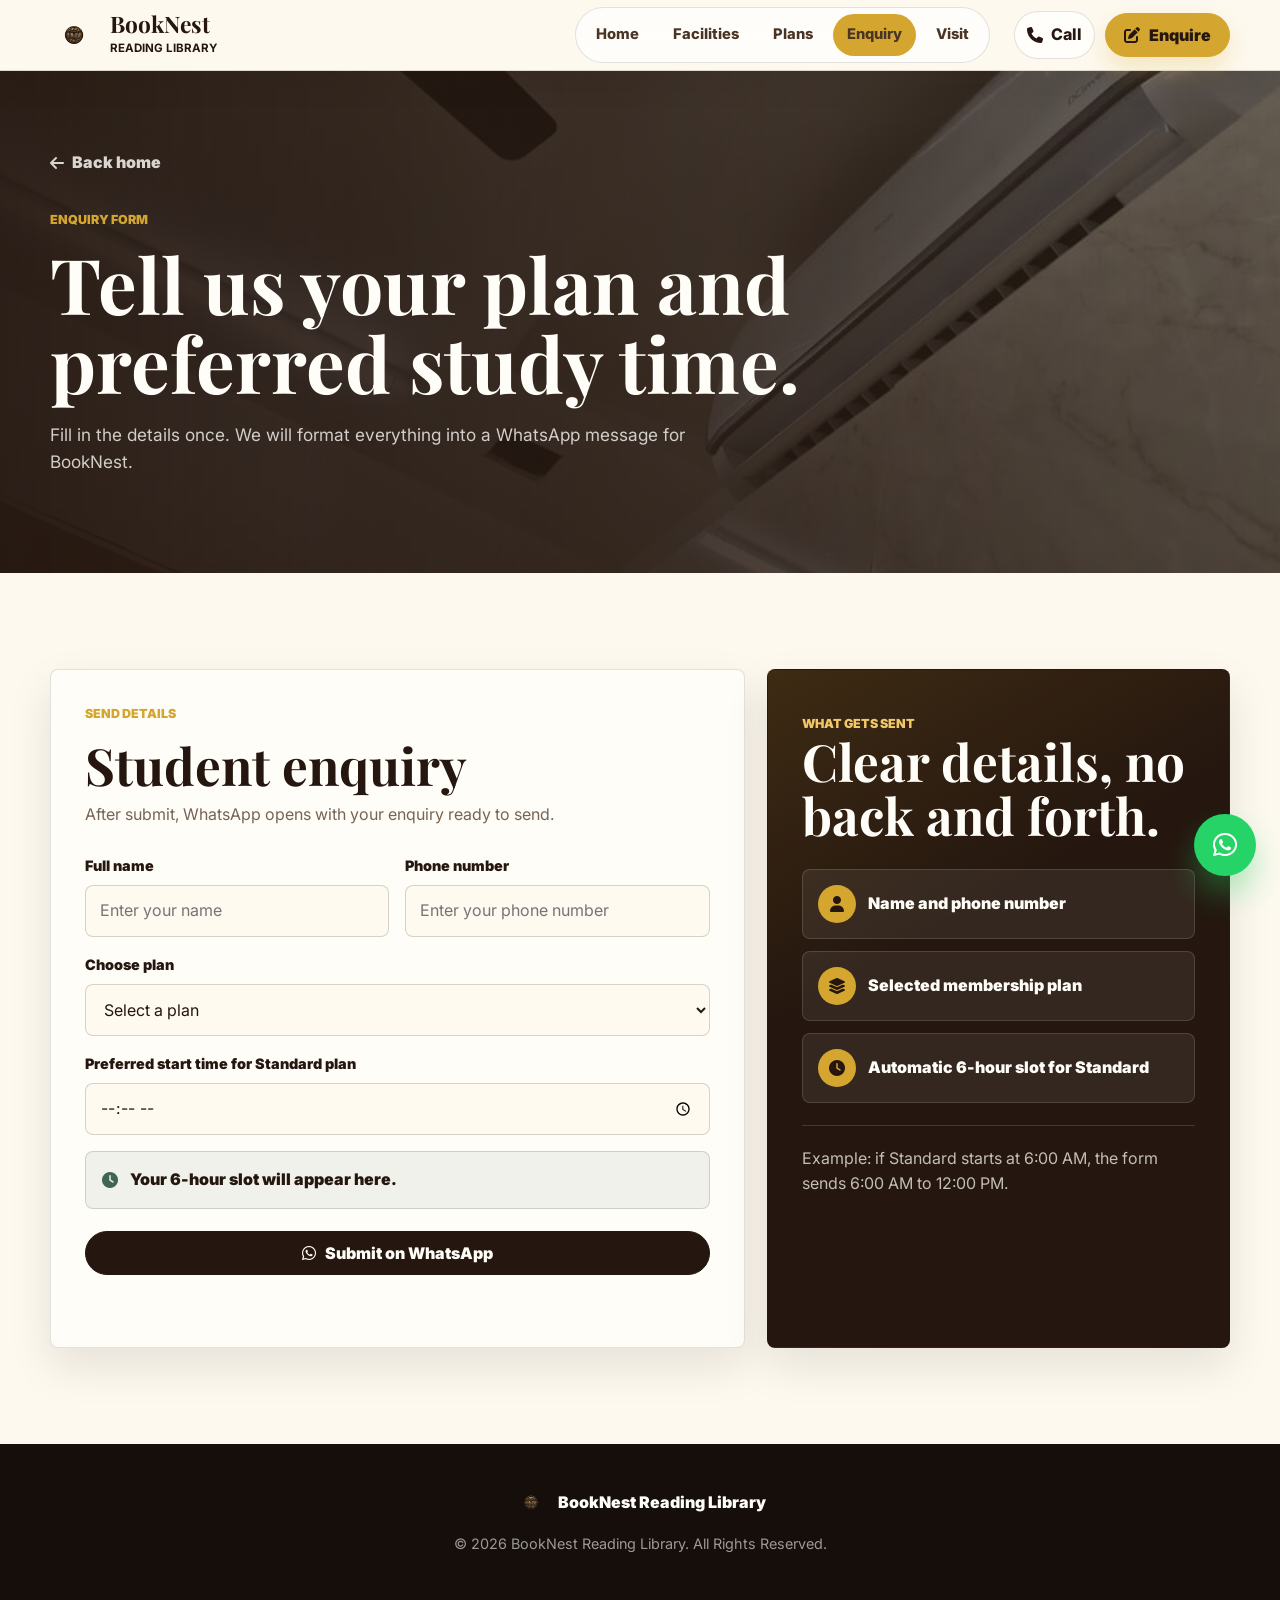
==== enquiry.html @ 744585c5 "y" ====
<!DOCTYPE html>
<html lang="en">

<head>
    <meta charset="UTF-8">
    <meta name="viewport" content="width=device-width, initial-scale=1.0">
    <meta name="description" content="Send an enquiry to BookNest Reading Library with your name, phone number, preferred plan, and Standard plan time slot.">
    <title>Enquiry | BookNest Reading Library</title>
    <link rel="icon" type="image/png" href="./logo/WhatsApp_Image_2026-04-27_at_8.40.02_PM-removebg-preview.png">
    <link rel="preconnect" href="https://fonts.googleapis.com">
    <link rel="preconnect" href="https://fonts.gstatic.com" crossorigin>
    <link href="https://fonts.googleapis.com/css2?family=Inter:wght@400;500;600;700;800&family=Playfair+Display:wght@600;700&display=swap" rel="stylesheet">
    <link rel="stylesheet" href="https://cdnjs.cloudflare.com/ajax/libs/font-awesome/6.5.2/css/all.min.css">
    <link rel="stylesheet" href="style.css">
</head>

<body>
    <header class="site-header solid" data-header>
        <div class="nav-shell">
            <a class="brand" href="index.html" aria-label="BookNest home">
                <img src="./logo/WhatsApp_Image_2026-04-27_at_8.40.02_PM-removebg-preview.png" alt="BookNest logo">
                <span>
                    <strong>BookNest</strong>
                    <small>Reading Library</small>
                </span>
            </a>

            <nav class="primary-nav" aria-label="Primary navigation">
                <a href="index.html">Home</a>
                <a href="facilities.html">Facilities</a>
                <a href="plans.html">Plans</a>
                <a href="enquiry.html" aria-current="page">Enquiry</a>
                <a href="index.html#visit">Visit</a>
            </nav>

            <div class="nav-actions">
                <a class="icon-link" href="tel:+916352486412" aria-label="Call BookNest">
                    <i class="fa-solid fa-phone"></i>
                    <span>Call</span>
                </a>
                <a class="btn btn-gold" href="#enquiry-form">
                    <i class="fa-solid fa-pen-to-square"></i>
                    Enquire
                </a>
            </div>

            <button class="nav-toggle" type="button" aria-label="Open menu" aria-expanded="false" aria-controls="mobile-menu" data-nav-toggle>
                <i class="fa-solid fa-bars"></i>
            </button>
        </div>

        <div class="mobile-menu" id="mobile-menu" data-mobile-menu>
            <a href="index.html">Home</a>
            <a href="facilities.html">Facilities</a>
            <a href="plans.html">Plans</a>
            <a href="enquiry.html">Enquiry</a>
            <a href="index.html#visit">Visit</a>
            <a href="tel:+916352486412">Call +91 6352486412</a>
        </div>
    </header>

    <main class="page-main">
        <section class="page-hero compact-hero enquiry-hero">
            <div class="page-hero-bg" style="background-image: url('./photos of library/WhatsApp Image 2026-05-12 at 2.12.02 PM.jpeg');"></div>
            <div class="hero-overlay"></div>
            <div class="page-hero-content reveal">
                <a class="back-link" href="index.html">
                    <i class="fa-solid fa-arrow-left"></i>
                    Back home
                </a>
                <p class="eyebrow">Enquiry form</p>
                <h1>Tell us your plan and preferred study time.</h1>
                <p>Fill in the details once. We will format everything into a WhatsApp message for BookNest.</p>
            </div>
        </section>

        <section class="section section-light" id="enquiry-form">
            <div class="enquiry-shell">
                <form class="enquiry-card reveal" data-enquiry-form>
                    <div class="form-heading">
                        <p class="eyebrow">Send details</p>
                        <h2>Student enquiry</h2>
                        <p>After submit, WhatsApp opens with your enquiry ready to send.</p>
                    </div>

                    <div class="form-grid">
                        <label class="field">
                            <span>Full name</span>
                            <input type="text" name="name" placeholder="Enter your name" autocomplete="name" required>
                        </label>

                        <label class="field">
                            <span>Phone number</span>
                            <input type="tel" name="phone" placeholder="Enter your phone number" autocomplete="tel" inputmode="tel" pattern="[0-9+\-\s]{10,16}" required>
                        </label>

                        <label class="field field-full">
                            <span>Choose plan</span>
                            <select name="plan" data-plan-select required>
                                <option value="">Select a plan</option>
                                <option value="standard">Standard - 6 hours daily - Rs. 1,000/month</option>
                                <option value="executive">Executive - 24-hour access - Rs. 1,500/month</option>
                                <option value="premium">Premium - 24-hour access + locker - Rs. 2,000/month</option>
                            </select>
                        </label>

                        <label class="field field-full standard-slot" data-standard-slot hidden>
                            <span>Preferred start time for Standard plan</span>
                            <input type="time" name="startTime" data-start-time step="900">
                        </label>

                        <div class="slot-preview field-full" data-slot-preview hidden>
                            <i class="fa-solid fa-clock"></i>
                            <span>Your 6-hour slot will appear here.</span>
                        </div>
                    </div>

                    <button class="btn btn-dark enquiry-submit" type="submit">
                        <i class="fa-brands fa-whatsapp"></i>
                        Submit on WhatsApp
                    </button>

                    <p class="form-status" data-form-status aria-live="polite"></p>
                </form>

                <aside class="enquiry-aside reveal">
                    <p class="eyebrow">What gets sent</p>
                    <h2>Clear details, no back and forth.</h2>
                    <div class="mini-plan-list">
                        <div>
                            <i class="fa-solid fa-user"></i>
                            <span>Name and phone number</span>
                        </div>
                        <div>
                            <i class="fa-solid fa-layer-group"></i>
                            <span>Selected membership plan</span>
                        </div>
                        <div>
                            <i class="fa-solid fa-clock"></i>
                            <span>Automatic 6-hour slot for Standard</span>
                        </div>
                    </div>
                    <p class="aside-note">Example: if Standard starts at 6:00 AM, the form sends 6:00 AM to 12:00 PM.</p>
                </aside>
            </div>
        </section>
    </main>

    <div class="mobile-contact-bar" aria-label="Quick contact">
        <a href="tel:+916352486412">
            <i class="fa-solid fa-phone"></i>
            Call
        </a>
        <a href="https://api.whatsapp.com/send?phone=916352486412&text=Hi%2C%20I%20would%20like%20to%20know%20more%20about%20BookNest%20Reading%20Library." target="_blank" rel="noreferrer">
            <i class="fa-brands fa-whatsapp"></i>
            WhatsApp
        </a>
    </div>

    <a class="floating-whatsapp" href="https://api.whatsapp.com/send?phone=916352486412&text=Hi%2C%20I%20would%20like%20to%20know%20more%20about%20BookNest%20Reading%20Library." target="_blank" rel="noreferrer" aria-label="Message BookNest on WhatsApp">
        <i class="fa-brands fa-whatsapp"></i>
    </a>

    <footer class="site-footer">
        <a class="footer-brand" href="index.html">
            <img src="./logo/WhatsApp_Image_2026-04-27_at_8.40.02_PM-removebg-preview.png" alt="BookNest logo">
            <span>BookNest Reading Library</span>
        </a>
        <p>&copy; 2026 BookNest Reading Library. All Rights Reserved.</p>
    </footer>

    <script src="script.js"></script>
</body>

</html>
---- style.css ----
:root {
    --dark: #25170f;
    --dark-2: #352217;
    --coffee: #4a3525;
    --cream: #fdf9ef;
    --paper: #fffdf8;
    --muted: #766454;
    --gold: #d4a62f;
    --gold-dark: #aa8024;
    --sage: #3f6652;
    --line: rgba(37, 23, 15, 0.12);
    --shadow: 0 18px 50px rgba(37, 23, 15, 0.14);
    --radius: 8px;
    --max: 1180px;
}

* {
    box-sizing: border-box;
}

html {
    scroll-behavior: smooth;
}

body {
    margin: 0;
    font-family: "Inter", Arial, sans-serif;
    color: var(--dark);
    background: var(--cream);
    line-height: 1.6;
    overflow-x: hidden;
}

body.menu-open {
    overflow: hidden;
}

img {
    display: block;
    max-width: 100%;
    user-select: none;
}

a {
    color: inherit;
    text-decoration: none;
}

button,
input,
textarea,
select {
    font: inherit;
}

::selection {
    color: var(--dark);
    background: var(--gold);
}

::-webkit-scrollbar {
    width: 10px;
}

::-webkit-scrollbar-track {
    background: var(--cream);
}

::-webkit-scrollbar-thumb {
    background: var(--gold);
    border-radius: 999px;
}

.site-header {
    position: fixed;
    top: 0;
    left: 0;
    right: 0;
    z-index: 50;
    transition: background 220ms ease, box-shadow 220ms ease, border 220ms ease;
}

.site-header.is-scrolled,
.site-header.solid {
    background: rgba(253, 249, 239, 0.96);
    border-bottom: 1px solid var(--line);
    box-shadow: 0 12px 30px rgba(37, 23, 15, 0.08);
    backdrop-filter: blur(16px);
}

.nav-shell {
    width: min(var(--max), calc(100% - 32px));
    min-height: 82px;
    margin: 0 auto;
    display: flex;
    align-items: center;
    gap: 24px;
    transition: min-height 220ms ease;
}

.site-header.is-scrolled .nav-shell,
.site-header.solid .nav-shell {
    min-height: 70px;
}

.brand {
    display: inline-flex;
    align-items: center;
    gap: 12px;
    min-width: max-content;
}

.brand img {
    width: 58px;
    height: 58px;
    object-fit: contain;
    transition: width 220ms ease, height 220ms ease;
}

.site-header.is-scrolled .brand img,
.site-header.solid .brand img {
    width: 48px;
    height: 48px;
}

.brand strong {
    display: block;
    font-family: "Playfair Display", Georgia, serif;
    font-size: 1.42rem;
    line-height: 1;
    color: var(--paper);
}

.brand small {
    display: block;
    margin-top: 3px;
    font-size: 0.72rem;
    font-weight: 700;
    color: rgba(255, 253, 248, 0.76);
    text-transform: uppercase;
}

.site-header.is-scrolled .brand strong,
.site-header.solid .brand strong,
.site-header.is-scrolled .brand small,
.site-header.solid .brand small {
    color: var(--dark);
}

.primary-nav {
    margin-left: auto;
    display: flex;
    align-items: center;
    gap: 6px;
    padding: 6px;
    border: 1px solid rgba(255, 253, 248, 0.22);
    border-radius: 999px;
    background: rgba(37, 23, 15, 0.2);
    backdrop-filter: blur(12px);
}

.site-header.is-scrolled .primary-nav,
.site-header.solid .primary-nav {
    background: rgba(255, 255, 255, 0.72);
    border-color: var(--line);
}

.primary-nav a {
    padding: 9px 14px;
    border-radius: 999px;
    color: rgba(255, 253, 248, 0.86);
    font-size: 0.92rem;
    font-weight: 800;
    transition: background 160ms ease, color 160ms ease;
}

.site-header.is-scrolled .primary-nav a,
.site-header.solid .primary-nav a {
    color: var(--coffee);
}

.primary-nav a:hover,
.primary-nav a[aria-current="page"] {
    color: var(--dark);
    background: var(--gold);
}

.nav-actions {
    display: flex;
    align-items: center;
    gap: 10px;
}

.icon-link {
    display: inline-flex;
    align-items: center;
    gap: 8px;
    color: var(--paper);
    font-weight: 800;
    padding: 10px 12px;
    border: 1px solid rgba(255, 253, 248, 0.26);
    border-radius: 999px;
    background: rgba(37, 23, 15, 0.2);
}

.site-header.is-scrolled .icon-link,
.site-header.solid .icon-link {
    color: var(--dark);
    border-color: var(--line);
    background: rgba(255, 255, 255, 0.72);
}

.nav-toggle {
    display: none;
    width: 44px;
    height: 44px;
    border: 1px solid rgba(255, 253, 248, 0.3);
    border-radius: 999px;
    background: rgba(37, 23, 15, 0.22);
    color: var(--paper);
    cursor: pointer;
}

.site-header.is-scrolled .nav-toggle,
.site-header.solid .nav-toggle {
    color: var(--dark);
    background: rgba(255, 255, 255, 0.78);
    border-color: var(--line);
}

.mobile-menu {
    display: none;
}

.btn {
    display: inline-flex;
    align-items: center;
    justify-content: center;
    gap: 9px;
    min-height: 44px;
    padding: 12px 18px;
    border: 1px solid transparent;
    border-radius: 999px;
    font-weight: 900;
    line-height: 1;
    cursor: pointer;
    transition: transform 180ms ease, background 180ms ease, color 180ms ease, border-color 180ms ease;
}

.btn:hover {
    transform: translateY(-2px);
}

.btn-gold {
    color: var(--dark);
    background: var(--gold);
    border-color: var(--gold);
    box-shadow: 0 12px 24px rgba(212, 166, 47, 0.24);
}

.btn-gold:hover {
    background: #e2b847;
}

.btn-light {
    color: var(--dark);
    background: var(--paper);
    border-color: rgba(255, 253, 248, 0.8);
}

.btn-outline {
    color: var(--dark);
    background: transparent;
    border-color: rgba(37, 23, 15, 0.32);
}

.btn-outline:hover {
    color: var(--paper);
    background: var(--dark);
    border-color: var(--dark);
}

.btn-dark {
    color: var(--paper);
    background: var(--dark);
    border-color: var(--dark);
}

.btn-dark:hover {
    color: var(--dark);
    background: var(--gold);
    border-color: var(--gold);
}

.hero {
    position: relative;
    min-height: 88svh;
    display: grid;
    align-items: center;
    overflow: hidden;
    color: var(--paper);
}

.home-hero {
    padding: 136px 20px 86px;
}

.hero-bg,
.page-hero-bg {
    position: absolute;
    inset: 0;
    background-size: cover;
    background-position: center;
    transform: scale(1.03);
}

.hero-overlay {
    position: absolute;
    inset: 0;
    background:
        linear-gradient(90deg, rgba(37, 23, 15, 0.94) 0%, rgba(37, 23, 15, 0.72) 46%, rgba(37, 23, 15, 0.42) 100%),
        linear-gradient(0deg, rgba(37, 23, 15, 0.45), rgba(37, 23, 15, 0.12));
}

.hero-content {
    position: relative;
    z-index: 1;
    width: min(var(--max), 100%);
    margin: 0 auto;
    max-width: 760px;
    justify-self: center;
}

.hero-content h1,
.page-hero-content h1,
.section-copy h2,
.section-heading h2,
.visit-copy h2 {
    margin: 0;
    font-family: "Playfair Display", Georgia, serif;
    font-weight: 700;
    line-height: 1.04;
    letter-spacing: 0;
}

.hero-content h1 {
    max-width: 760px;
    font-size: clamp(3.1rem, 8vw, 7.1rem);
}

.hero-copy {
    max-width: 680px;
    margin: 24px 0 0;
    color: rgba(255, 253, 248, 0.84);
    font-size: clamp(1.03rem, 2vw, 1.28rem);
}

.eyebrow {
    margin: 0 0 14px;
    color: var(--gold);
    font-size: 0.78rem;
    font-weight: 900;
    text-transform: uppercase;
}

.hero-actions {
    display: flex;
    flex-wrap: wrap;
    gap: 12px;
    margin-top: 30px;
}

.hero-meta {
    display: flex;
    flex-wrap: wrap;
    gap: 10px;
    margin-top: 28px;
}

.hero-meta span {
    display: inline-flex;
    align-items: center;
    gap: 8px;
    padding: 9px 12px;
    border: 1px solid rgba(255, 253, 248, 0.2);
    border-radius: 999px;
    background: rgba(255, 253, 248, 0.08);
    color: rgba(255, 253, 248, 0.86);
    font-weight: 800;
}

.quick-strip {
    width: min(var(--max), calc(100% - 32px));
    margin: -42px auto 0;
    position: relative;
    z-index: 3;
    display: grid;
    grid-template-columns: repeat(4, 1fr);
    overflow: hidden;
    border: 1px solid rgba(255, 253, 248, 0.42);
    border-radius: var(--radius);
    background: var(--paper);
    box-shadow: var(--shadow);
}

.quick-strip div,
.quick-strip a {
    display: flex;
    min-height: 86px;
    flex-direction: column;
    justify-content: center;
    padding: 18px 20px;
    border-right: 1px solid var(--line);
}

.quick-strip strong {
    font-size: 1.02rem;
}

.quick-strip span {
    margin-top: 4px;
    color: var(--muted);
    font-size: 0.9rem;
}

.quick-strip a {
    align-items: center;
    gap: 8px;
    color: var(--paper);
    background: var(--sage);
    font-weight: 900;
    border-right: 0;
}

.section {
    padding: 96px 20px;
}

.section-light {
    background: var(--cream);
}

.section-muted {
    background: #f4eddf;
}

.section-dark {
    color: var(--paper);
    background:
        linear-gradient(135deg, rgba(63, 102, 82, 0.22), rgba(63, 102, 82, 0) 36%),
        var(--dark);
}

.section-grid {
    width: min(var(--max), 100%);
    margin: 0 auto;
    display: grid;
    grid-template-columns: 0.92fr 1.08fr;
    gap: clamp(32px, 6vw, 82px);
}

.align-center {
    align-items: center;
}

.section-copy h2,
.section-heading h2,
.visit-copy h2 {
    font-size: clamp(2.35rem, 5vw, 4.4rem);
}

.section-copy p,
.section-heading p,
.visit-copy p {
    color: var(--muted);
    font-size: 1.05rem;
}

.section-dark .section-copy p,
.section-dark .section-heading p,
.section-dark .visit-copy p {
    color: rgba(255, 253, 248, 0.74);
}

.feature-list {
    display: grid;
    gap: 10px;
    margin-top: 28px;
}

.feature-list span {
    display: flex;
    align-items: center;
    gap: 12px;
    padding: 14px 16px;
    border: 1px solid var(--line);
    border-radius: var(--radius);
    background: rgba(255, 253, 248, 0.72);
    font-weight: 800;
}

.feature-list i {
    color: var(--sage);
}

.image-card {
    position: relative;
    min-height: 480px;
    overflow: hidden;
    border-radius: var(--radius);
    box-shadow: var(--shadow);
}

.image-card img {
    width: 100%;
    height: 100%;
    min-height: 480px;
    object-fit: cover;
}

.image-note {
    position: absolute;
    left: 18px;
    right: 18px;
    bottom: 18px;
    padding: 18px;
    border-radius: var(--radius);
    color: var(--paper);
    background: rgba(37, 23, 15, 0.82);
    backdrop-filter: blur(12px);
}

.image-note strong,
.image-note span {
    display: block;
}

.image-note span {
    margin-top: 4px;
    color: rgba(255, 253, 248, 0.72);
}

.section-heading {
    width: min(760px, 100%);
    margin: 0 auto 42px;
    text-align: center;
}

.section-dark .eyebrow {
    color: #f1c868;
}

.carousel {
    position: relative;
    width: min(980px, calc(100% - 32px));
    margin: 0 auto;
    overflow: hidden;
    border: 1px solid rgba(255, 253, 248, 0.16);
    border-radius: var(--radius);
    box-shadow: 0 30px 80px rgba(0, 0, 0, 0.24);
}

.carousel-track {
    display: flex;
    transition: transform 520ms ease;
}

.carousel-slide {
    min-width: 100%;
    margin: 0;
    position: relative;
    aspect-ratio: 16 / 9;
}

.carousel-slide img {
    width: 100%;
    height: 100%;
    object-fit: cover;
}

.carousel-slide figcaption {
    position: absolute;
    left: 18px;
    bottom: 18px;
    max-width: calc(100% - 36px);
    padding: 12px 14px;
    border-radius: var(--radius);
    background: rgba(37, 23, 15, 0.78);
    color: var(--paper);
    font-weight: 800;
}

.carousel-btn {
    position: absolute;
    top: 50%;
    width: 44px;
    height: 44px;
    border: 1px solid rgba(255, 253, 248, 0.26);
    border-radius: 999px;
    color: var(--paper);
    background: rgba(37, 23, 15, 0.72);
    transform: translateY(-50%);
    cursor: pointer;
}

.carousel-prev {
    left: 16px;
}

.carousel-next {
    right: 16px;
}

.carousel-dots {
    position: absolute;
    left: 50%;
    bottom: 18px;
    display: flex;
    gap: 8px;
    transform: translateX(-50%);
}

.carousel-dots button {
    width: 9px;
    height: 9px;
    padding: 0;
    border: 0;
    border-radius: 999px;
    background: rgba(255, 253, 248, 0.52);
    cursor: pointer;
    transition: width 180ms ease, background 180ms ease;
}

.carousel-dots button.is-active {
    width: 28px;
    background: var(--gold);
}

.plans-preview {
    width: min(var(--max), 100%);
    margin: 0 auto;
    display: grid;
    grid-template-columns: repeat(3, 1fr);
    gap: 18px;
    align-items: stretch;
}

.plan-card {
    position: relative;
    display: flex;
    flex-direction: column;
    gap: 18px;
    padding: 28px;
    border: 1px solid var(--line);
    border-radius: var(--radius);
    background: var(--paper);
    box-shadow: 0 14px 40px rgba(37, 23, 15, 0.08);
}

.plan-featured {
    color: var(--paper);
    background: var(--dark);
    border-color: rgba(212, 166, 47, 0.38);
    box-shadow: 0 26px 60px rgba(37, 23, 15, 0.22);
}

.popular-tag {
    align-self: flex-start;
    padding: 7px 10px;
    border-radius: 999px;
    color: var(--dark);
    background: var(--gold);
    font-size: 0.72rem;
    font-weight: 900;
    text-transform: uppercase;
}

.plan-top h2,
.plan-top h3 {
    margin: 0;
    font-family: "Playfair Display", Georgia, serif;
    font-size: 1.72rem;
    line-height: 1.1;
}

.plan-top span {
    display: block;
    margin-top: 6px;
    color: var(--muted);
    font-weight: 800;
}

.plan-featured .plan-top span,
.plan-featured p,
.plan-featured .check-list li {
    color: rgba(255, 253, 248, 0.74);
}

.price {
    margin: 0;
    color: var(--dark);
    font-size: clamp(2rem, 4vw, 3.1rem);
    font-weight: 900;
    line-height: 1;
}

.plan-featured .price {
    color: var(--paper);
}

.price small {
    color: var(--muted);
    font-size: 0.95rem;
    font-weight: 800;
}

.plan-featured .price small {
    color: rgba(255, 253, 248, 0.62);
}

.plan-card p:not(.price) {
    margin: 0;
    color: var(--muted);
}

.plan-card .btn {
    margin-top: auto;
}

.facility-grid {
    width: min(var(--max), 100%);
    margin: 0 auto;
    display: grid;
    grid-template-columns: repeat(4, 1fr);
    gap: 16px;
}

.facility-grid.large {
    grid-template-columns: repeat(3, 1fr);
}

.facility-card {
    min-height: 220px;
    padding: 24px;
    border: 1px solid var(--line);
    border-radius: var(--radius);
    background: var(--paper);
    box-shadow: 0 12px 34px rgba(37, 23, 15, 0.07);
}

.facility-card i {
    width: 46px;
    height: 46px;
    display: inline-grid;
    place-items: center;
    margin-bottom: 18px;
    border-radius: 999px;
    color: var(--dark);
    background: var(--gold);
    font-size: 1.2rem;
}

.facility-card h3 {
    margin: 0 0 8px;
    font-size: 1.14rem;
    line-height: 1.2;
}

.facility-card p {
    margin: 0;
    color: var(--muted);
}

.center-action {
    width: min(var(--max), 100%);
    margin: 34px auto 0;
    text-align: center;
}

.visit-section {
    padding-bottom: 110px;
}

.visit-copy .contact-stack {
    display: grid;
    gap: 14px;
    margin-top: 28px;
}

.contact-stack div {
    display: flex;
    gap: 14px;
    padding: 18px;
    border: 1px solid rgba(255, 253, 248, 0.14);
    border-radius: var(--radius);
    background: rgba(255, 253, 248, 0.07);
}

.contact-stack i {
    color: var(--gold);
    font-size: 1.2rem;
    margin-top: 4px;
}

.contact-stack p {
    margin: 0;
}

.contact-stack strong,
.contact-stack a {
    display: block;
    color: var(--paper);
}

.exterior-grid {
    display: grid;
    grid-template-columns: 1.2fr 0.8fr;
    grid-template-rows: repeat(2, 220px);
    gap: 12px;
}

.exterior-grid img {
    width: 100%;
    height: 100%;
    object-fit: cover;
    border-radius: var(--radius);
}

.exterior-grid img:first-child {
    grid-row: span 2;
}

.site-footer {
    padding: 42px 20px 98px;
    color: rgba(255, 253, 248, 0.58);
    text-align: center;
    background: #150e0a;
}

.footer-brand {
    display: inline-flex;
    align-items: center;
    gap: 10px;
    margin-bottom: 12px;
    color: var(--paper);
    font-weight: 900;
}

.footer-brand img {
    width: 34px;
    height: 34px;
    object-fit: contain;
}

.site-footer p {
    margin: 0;
    font-size: 0.9rem;
}

.mobile-contact-bar {
    position: fixed;
    left: 0;
    right: 0;
    bottom: 0;
    z-index: 60;
    display: none;
    grid-template-columns: 1fr 1fr;
    background: var(--dark);
    box-shadow: 0 -10px 28px rgba(0, 0, 0, 0.18);
}

.mobile-contact-bar a {
    display: flex;
    align-items: center;
    justify-content: center;
    gap: 8px;
    min-height: 62px;
    color: var(--paper);
    font-weight: 900;
}

.mobile-contact-bar a + a {
    color: var(--dark);
    background: var(--gold);
}

.floating-whatsapp {
    position: fixed;
    right: 24px;
    bottom: 24px;
    z-index: 45;
    display: grid;
    place-items: center;
    width: 62px;
    height: 62px;
    border-radius: 999px;
    color: white;
    background: #25d366;
    font-size: 1.72rem;
    box-shadow: 0 18px 30px rgba(37, 211, 102, 0.32);
    animation: float 4s ease-in-out infinite;
}

@keyframes float {
    0%, 100% {
        transform: translateY(0);
    }
    50% {
        transform: translateY(-9px);
    }
}

.page-main {
    padding-top: 70px;
}

.page-hero {
    position: relative;
    display: grid;
    align-items: center;
    overflow: hidden;
    color: var(--paper);
}

.compact-hero {
    min-height: 480px;
    padding: 80px 20px;
}

.page-hero-content {
    position: relative;
    z-index: 1;
    width: min(var(--max), 100%);
    margin: 0 auto;
}

.page-hero-content h1 {
    max-width: 760px;
    font-size: clamp(2.6rem, 6vw, 5.4rem);
}

.page-hero-content p:not(.eyebrow) {
    max-width: 650px;
    color: rgba(255, 253, 248, 0.78);
    font-size: 1.08rem;
}

.back-link {
    display: inline-flex;
    align-items: center;
    gap: 8px;
    margin-bottom: 34px;
    color: rgba(255, 253, 248, 0.82);
    font-weight: 900;
}

.photo-mosaic {
    display: grid;
    grid-template-columns: 1fr 1fr;
    grid-template-rows: 210px 210px;
    gap: 12px;
}

.photo-mosaic img {
    width: 100%;
    height: 100%;
    object-fit: cover;
    border-radius: var(--radius);
    box-shadow: 0 16px 36px rgba(37, 23, 15, 0.12);
}

.photo-mosaic img:first-child {
    grid-row: span 2;
}

.flow-grid,
.chooser-grid {
    width: min(var(--max), 100%);
    margin: 0 auto;
    display: grid;
    grid-template-columns: repeat(3, 1fr);
    gap: 18px;
}

.flow-step,
.chooser-card {
    padding: 26px;
    border-radius: var(--radius);
}

.flow-step {
    border: 1px solid rgba(255, 253, 248, 0.14);
    background: rgba(255, 253, 248, 0.07);
}

.flow-step span {
    color: var(--gold);
    font-weight: 900;
}

.flow-step h3,
.chooser-card strong {
    display: block;
    margin: 12px 0 8px;
    font-size: 1.18rem;
    line-height: 1.2;
}

.flow-step p {
    margin: 0;
    color: rgba(255, 253, 248, 0.72);
}

.chooser-card {
    border: 1px solid var(--line);
    background: var(--paper);
    box-shadow: 0 12px 34px rgba(37, 23, 15, 0.07);
}

.chooser-card i {
    width: 48px;
    height: 48px;
    display: grid;
    place-items: center;
    border-radius: 999px;
    color: var(--paper);
    background: var(--sage);
}

.chooser-card span {
    color: var(--muted);
}

.pricing-page {
    align-items: stretch;
}

.check-list {
    display: grid;
    gap: 12px;
    margin: 0;
    padding: 0;
    list-style: none;
}

.check-list li {
    display: flex;
    gap: 10px;
    color: var(--muted);
}

.check-list i {
    color: var(--sage);
    margin-top: 5px;
}

.plan-featured .check-list i {
    color: var(--gold);
}

.check-list .muted {
    opacity: 0.62;
}

.check-list .muted i {
    color: currentColor;
}

.table-wrap {
    width: min(var(--max), 100%);
    margin: 0 auto;
    overflow-x: auto;
    border: 1px solid var(--line);
    border-radius: var(--radius);
    background: var(--paper);
    box-shadow: 0 14px 36px rgba(37, 23, 15, 0.08);
}

.compare-table {
    width: 100%;
    min-width: 760px;
    border-collapse: collapse;
}

.compare-table th,
.compare-table td {
    padding: 18px;
    text-align: left;
    border-bottom: 1px solid var(--line);
}

.compare-table thead th {
    color: var(--paper);
    background: var(--dark);
}

.compare-table tbody th {
    font-weight: 900;
}

.compare-table tr:last-child th,
.compare-table tr:last-child td {
    border-bottom: 0;
}

.enquiry-hero .hero-overlay {
    background:
        linear-gradient(90deg, rgba(37, 23, 15, 0.94) 0%, rgba(37, 23, 15, 0.78) 48%, rgba(37, 23, 15, 0.44) 100%),
        linear-gradient(0deg, rgba(37, 23, 15, 0.42), rgba(37, 23, 15, 0.12));
}

.enquiry-shell {
    width: min(var(--max), 100%);
    margin: 0 auto;
    display: grid;
    grid-template-columns: minmax(0, 1.08fr) minmax(300px, 0.72fr);
    gap: 22px;
    align-items: stretch;
}

.enquiry-card,
.enquiry-aside {
    border: 1px solid var(--line);
    border-radius: var(--radius);
    box-shadow: 0 18px 44px rgba(37, 23, 15, 0.1);
}

.enquiry-card {
    padding: clamp(22px, 4vw, 34px);
    background: var(--paper);
}

.form-heading {
    margin-bottom: 26px;
}

.form-heading h2,
.enquiry-aside h2 {
    margin: 0;
    font-family: "Playfair Display", Georgia, serif;
    font-size: clamp(2rem, 4vw, 3.2rem);
    line-height: 1.06;
}

.form-heading p:not(.eyebrow),
.enquiry-aside p {
    margin: 10px 0 0;
    color: var(--muted);
}

.form-grid {
    display: grid;
    grid-template-columns: repeat(2, 1fr);
    gap: 16px;
}

.field {
    display: grid;
    gap: 8px;
}

.field-full {
    grid-column: 1 / -1;
}

.field span {
    font-size: 0.9rem;
    font-weight: 900;
}

.field input,
.field select {
    width: 100%;
    min-height: 52px;
    padding: 0 14px;
    border: 1px solid rgba(37, 23, 15, 0.18);
    border-radius: var(--radius);
    color: var(--dark);
    background: #fffaf0;
    outline: none;
    transition: border-color 160ms ease, box-shadow 160ms ease, background 160ms ease;
}

.field input:focus,
.field select:focus {
    border-color: var(--gold-dark);
    background: white;
    box-shadow: 0 0 0 4px rgba(212, 166, 47, 0.18);
}

.slot-preview {
    display: flex;
    align-items: center;
    gap: 12px;
    padding: 15px 16px;
    border: 1px solid rgba(63, 102, 82, 0.22);
    border-radius: var(--radius);
    color: var(--dark);
    background: rgba(63, 102, 82, 0.08);
    font-weight: 900;
}

.slot-preview i {
    color: var(--sage);
}

.enquiry-submit {
    width: 100%;
    margin-top: 22px;
}

.form-status {
    min-height: 24px;
    margin: 14px 0 0;
    color: var(--sage);
    font-weight: 800;
}

.enquiry-aside {
    padding: clamp(22px, 4vw, 34px);
    color: var(--paper);
    background:
        linear-gradient(150deg, rgba(212, 166, 47, 0.14), rgba(212, 166, 47, 0) 38%),
        var(--dark);
}

.enquiry-aside .eyebrow {
    color: #f1c868;
}

.enquiry-aside p {
    color: rgba(255, 253, 248, 0.72);
}

.mini-plan-list {
    display: grid;
    gap: 12px;
    margin-top: 26px;
}

.mini-plan-list div {
    display: flex;
    align-items: center;
    gap: 12px;
    padding: 15px;
    border: 1px solid rgba(255, 253, 248, 0.14);
    border-radius: var(--radius);
    background: rgba(255, 253, 248, 0.07);
    font-weight: 900;
}

.mini-plan-list i {
    width: 38px;
    height: 38px;
    display: grid;
    place-items: center;
    flex: 0 0 auto;
    border-radius: 999px;
    color: var(--dark);
    background: var(--gold);
}

.aside-note {
    margin-top: 22px !important;
    padding-top: 20px;
    border-top: 1px solid rgba(255, 253, 248, 0.14);
}

.reveal {
    opacity: 0;
    transform: translateY(18px);
    transition: opacity 580ms ease, transform 580ms ease;
}

.reveal.is-visible {
    opacity: 1;
    transform: translateY(0);
}

@media (prefers-reduced-motion: reduce) {
    *,
    *::before,
    *::after {
        scroll-behavior: auto !important;
        animation-duration: 0.01ms !important;
        animation-iteration-count: 1 !important;
        transition-duration: 0.01ms !important;
    }

    .reveal {
        opacity: 1;
        transform: none;
    }
}

@media (max-width: 1020px) {
    .primary-nav,
    .nav-actions {
        display: none;
    }

    .nav-toggle {
        display: grid;
        place-items: center;
        margin-left: auto;
    }

    .mobile-menu {
        position: fixed;
        top: 70px;
        left: 16px;
        right: 16px;
        display: none;
        padding: 10px;
        border: 1px solid var(--line);
        border-radius: var(--radius);
        background: var(--paper);
        box-shadow: var(--shadow);
    }

    .mobile-menu.is-open {
        display: grid;
    }

    .mobile-menu a {
        padding: 15px 14px;
        border-radius: var(--radius);
        color: var(--dark);
        font-weight: 900;
    }

    .mobile-menu a:hover {
        background: #f4eddf;
    }

    .quick-strip,
    .plans-preview,
    .facility-grid,
    .facility-grid.large,
    .flow-grid,
    .chooser-grid {
        grid-template-columns: repeat(2, 1fr);
    }

    .section-grid {
        grid-template-columns: 1fr;
    }

    .enquiry-shell {
        grid-template-columns: 1fr;
    }

    .reverse-mobile .photo-mosaic {
        order: 2;
    }
}

@media (max-width: 720px) {
    .nav-shell {
        width: min(100% - 24px, var(--max));
        min-height: 70px;
    }

    .brand img {
        width: 46px;
        height: 46px;
    }

    .brand strong {
        font-size: 1.22rem;
    }

    .brand small {
        font-size: 0.64rem;
    }

    .home-hero {
        min-height: 82svh;
        padding: 116px 16px 76px;
    }

    .hero-overlay {
        background:
            linear-gradient(90deg, rgba(37, 23, 15, 0.95), rgba(37, 23, 15, 0.75)),
            linear-gradient(0deg, rgba(37, 23, 15, 0.38), rgba(37, 23, 15, 0.1));
    }

    .hero-content h1 {
        font-size: clamp(2.6rem, 16vw, 4.2rem);
    }

    .hero-actions .btn {
        width: 100%;
    }

    .hero-meta span {
        width: 100%;
    }

    .quick-strip {
        width: calc(100% - 24px);
        margin-top: -28px;
        grid-template-columns: 1fr;
    }

    .quick-strip div,
    .quick-strip a {
        min-height: 74px;
        border-right: 0;
        border-bottom: 1px solid var(--line);
    }

    .quick-strip a {
        border-bottom: 0;
    }

    .section {
        padding: 72px 16px;
    }

    .section-heading {
        text-align: left;
    }

    .section-copy h2,
    .section-heading h2,
    .visit-copy h2 {
        font-size: clamp(2.05rem, 12vw, 3.1rem);
    }

    .image-card,
    .image-card img {
        min-height: 360px;
    }

    .carousel {
        width: calc(100% - 24px);
    }

    .carousel-slide {
        aspect-ratio: 4 / 5;
    }

    .carousel-slide figcaption {
        left: 12px;
        right: 12px;
        bottom: 54px;
        max-width: none;
        font-size: 0.92rem;
    }

    .carousel-btn {
        top: auto;
        bottom: 12px;
        transform: none;
    }

    .carousel-prev {
        left: 12px;
    }

    .carousel-next {
        right: 12px;
    }

    .plans-preview,
    .facility-grid,
    .facility-grid.large,
    .flow-grid,
    .chooser-grid {
        grid-template-columns: 1fr;
    }

    .plan-card,
    .facility-card,
    .flow-step,
    .chooser-card {
        padding: 22px;
    }

    .exterior-grid,
    .photo-mosaic {
        grid-template-columns: 1fr;
        grid-template-rows: none;
    }

    .exterior-grid img,
    .photo-mosaic img,
    .photo-mosaic img:first-child,
    .exterior-grid img:first-child {
        grid-row: auto;
        height: 260px;
    }

    .compact-hero {
        min-height: 430px;
        padding: 70px 16px;
    }

    .page-hero-content h1 {
        font-size: clamp(2.2rem, 13vw, 3.6rem);
    }

    .form-grid {
        grid-template-columns: 1fr;
    }

    .floating-whatsapp {
        display: none;
    }

    .mobile-contact-bar {
        display: grid;
    }

    .site-footer {
        padding-bottom: 92px;
    }
}

@media (max-width: 420px) {
    .brand small {
        display: none;
    }

    .hero-content h1 {
        font-size: 2.55rem;
    }

    .btn {
        padding-inline: 15px;
    }
}
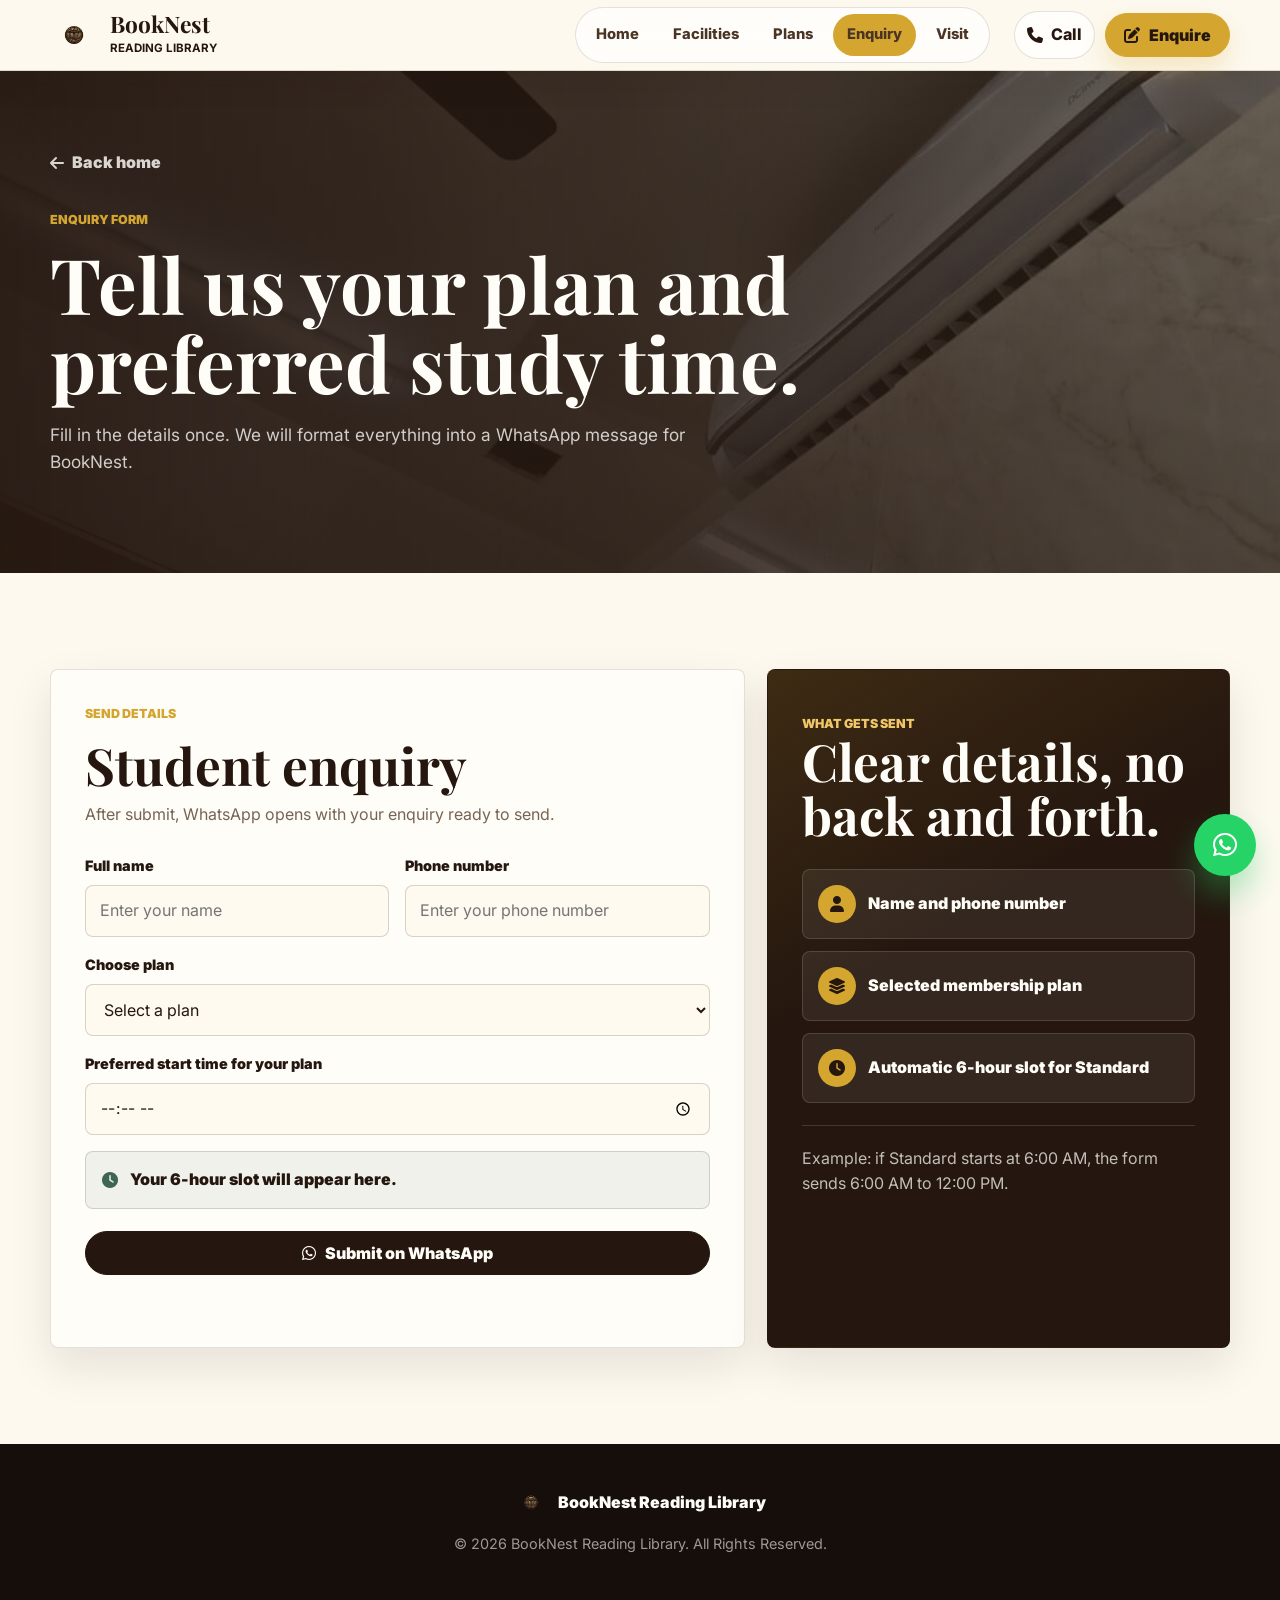
==== commit cd591453: "price update" ====
--- a/enquiry.html
+++ b/enquiry.html
@@ -98,14 +98,15 @@
                             <span>Choose plan</span>
                             <select name="plan" data-plan-select required>
                                 <option value="">Select a plan</option>
-                                <option value="standard">Standard - 6 hours daily - Rs. 1,000/month</option>
-                                <option value="executive">Executive - 24-hour access - Rs. 1,500/month</option>
+                                <option value="standard">Standard - 6 hours daily - Rs. 800/month</option>
+                                <option value="standard-plus">Standard Plus - 8 hours daily - Rs. 1,000/month</option>
+                                <option value="executive">Executive - 24-hour access - Rs. 1,800/month</option>
                                 <option value="premium">Premium - 24-hour access + locker - Rs. 2,000/month</option>
                             </select>
                         </label>
 
                         <label class="field field-full standard-slot" data-standard-slot hidden>
-                            <span>Preferred start time for Standard plan</span>
+                            <span>Preferred start time for your plan</span>
                             <input type="time" name="startTime" data-start-time step="900">
                         </label>
 
